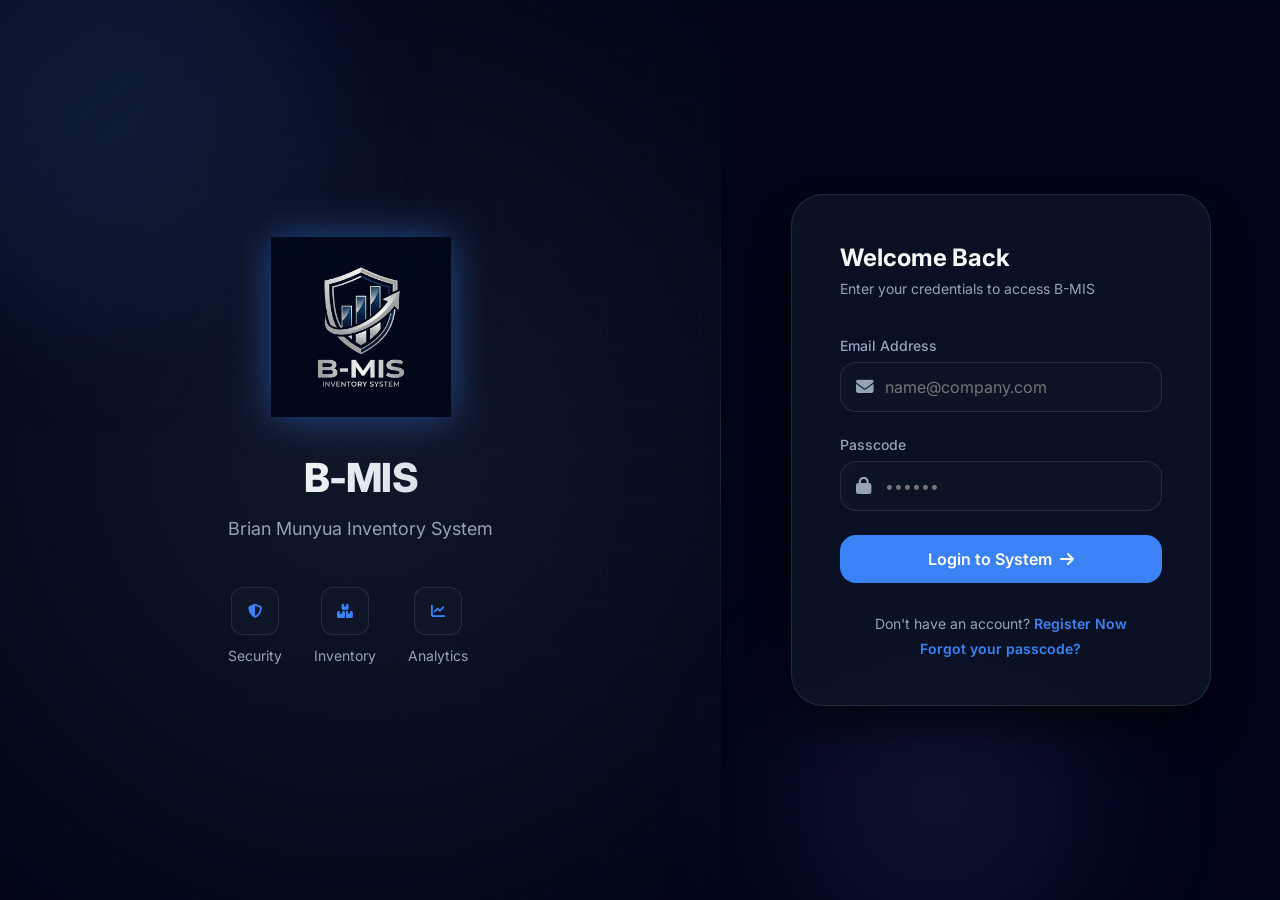
==== src/main/resources/static/auth.html @ 1cc3cfc7 "Describe your changes" ====
<!DOCTYPE html>
<html lang="en">
<head>
    <meta charset="UTF-8">
    <meta name="viewport" content="width=device-width, initial-scale=1.0">
    <title>Auth - B-MIS Inventory System</title>
    <link rel="stylesheet" href="css/auth.css">
    <link href="https://fonts.googleapis.com/css2?family=Inter:wght@400;500;600;700;800&display=swap" rel="stylesheet">
    <link rel="stylesheet" href="https://cdnjs.cloudflare.com/ajax/libs/font-awesome/6.4.2/css/all.min.css">
</head>
<body>

    <div class="bg-visuals">
        <div class="grid-overlay"></div>
        <div class="abstract-shape shape-1"></div>
        <div class="abstract-shape shape-2"></div>
    </div>

    <main class="page-wrapper">
        <!-- Branding Section -->
        <section class="brand-section">
            <div class="brand-logo-container">
                <img src="images/logo.png" alt="B-MIS Logo" class="logo-main">
                <h1 class="brand-name">B-MIS</h1>
                <p class="brand-tagline">Brian Munyua Inventory System</p>
                
                <div class="features-icons">
                    <div class="feature-item">
                        <div class="feature-icon"><i class="fas fa-shield-halved"></i></div>
                        <span>Security</span>
                    </div>
                    <div class="feature-item">
                        <div class="feature-icon"><i class="fas fa-boxes-stacked"></i></div>
                        <span>Inventory</span>
                    </div>
                    <div class="feature-item">
                        <div class="feature-icon"><i class="fas fa-chart-line"></i></div>
                        <span>Analytics</span>
                    </div>
                </div>
            </div>
        </section>

        <!-- Auth Section -->
        <section class="auth-section">
            <!-- Login View -->
            <div id="login-view" class="auth-card">
                <div class="auth-header">
                    <h2>Welcome Back</h2>
                    <p>Enter your credentials to access B-MIS</p>
                </div>
                <div id="login-error" class="error-message">Invalid credentials. Please try again.</div>
                
                <div class="form-group">
                    <label>Email Address</label>
                    <div class="input-wrapper">
                        <i class="fas fa-envelope"></i>
                        <input type="email" id="login-email" placeholder="name@company.com">
                    </div>
                </div>
                <div class="form-group">
                    <label>Passcode</label>
                    <div class="input-wrapper">
                        <i class="fas fa-lock"></i>
                        <input type="password" id="login-passcode" placeholder="••••••">
                    </div>
                </div>
                
                <button id="login-btn" class="btn-primary">
                    <span>Login to System</span>
                    <i class="fas fa-arrow-right"></i>
                </button>
                
                <div class="auth-footer">
                    Don't have an account? <a href="#" id="to-register">Register Now</a><br>
                    <a href="#" id="to-forgot" style="margin-top: 0.5rem; display: inline-block;">Forgot your passcode?</a>
                </div>
            </div>

            <!-- Register View -->
            <div id="register-view" class="auth-card hidden">
                <div class="auth-header">
                    <h2>Create Account</h2>
                    <p>Join B-MIS Inventory System</p>
                </div>
                <div id="reg-error" class="error-message"></div>
                
                <div class="form-group">
                    <label>Full Name</label>
                    <div class="input-wrapper">
                        <i class="fas fa-user"></i>
                        <input type="text" id="reg-name" placeholder="John Doe">
                    </div>
                </div>
                <div class="form-group">
                    <label>Email Address</label>
                    <div class="input-wrapper">
                        <i class="fas fa-envelope"></i>
                        <input type="email" id="reg-email" placeholder="name@company.com">
                    </div>
                </div>
                <div class="form-group">
                    <label>Passcode</label>
                    <div class="input-wrapper">
                        <i class="fas fa-lock"></i>
                        <input type="password" id="reg-passcode" placeholder="Min 6 characters">
                    </div>
                </div>
                <div class="form-group">
                    <label>Confirm Passcode</label>
                    <div class="input-wrapper">
                        <i class="fas fa-check-double"></i>
                        <input type="password" id="reg-confirm" placeholder="••••••">
                    </div>
                </div>
                
                <button id="register-btn" class="btn-primary">Create Account</button>
                <div class="auth-footer">
                    Already have an account? <a href="#" id="to-login">Login Here</a>
                </div>
            </div>

            <!-- Forgot View -->
            <div id="forgot-view" class="auth-card hidden">
                <div class="auth-header">
                    <h2>Forgot Passcode?</h2>
                    <p>We'll send a reset code to your email</p>
                </div>
                <div id="forgot-error" class="error-message"></div>
                <div id="forgot-success" class="success-message"></div>
                
                <div class="form-group">
                    <label>Registered Email</label>
                    <div class="input-wrapper">
                        <i class="fas fa-envelope"></i>
                        <input type="email" id="forgot-email" placeholder="name@company.com">
                    </div>
                </div>
                
                <button id="forgot-btn" class="btn-primary">Send Reset Code</button>
                <div class="auth-footer">
                    Remembered it? <a href="#" id="to-login-2">Back to Login</a>
                </div>
            </div>

            <!-- Reset View -->
            <div id="reset-view" class="auth-card hidden">
                <div class="auth-header">
                    <h2>Reset Passcode</h2>
                    <p>Enter the code sent to your email</p>
                </div>
                <div id="reset-error" class="error-message"></div>
                
                <div class="form-group" style="display:none;">
                    <input type="hidden" id="reset-email">
                </div>
                <div class="form-group">
                    <label>Reset Code</label>
                    <div class="input-wrapper">
                        <i class="fas fa-key"></i>
                        <input type="text" id="reset-code" placeholder="6-digit code">
                    </div>
                </div>
                <div class="form-group">
                    <label>New Passcode</label>
                    <div class="input-wrapper">
                        <i class="fas fa-lock"></i>
                        <input type="password" id="reset-passcode" placeholder="Min 6 characters">
                    </div>
                </div>
                <div class="form-group">
                    <label>Confirm New Passcode</label>
                    <div class="input-wrapper">
                        <i class="fas fa-check-double"></i>
                        <input type="password" id="reset-confirm" placeholder="••••••">
                    </div>
                </div>
                
                <button id="reset-btn" class="btn-primary">Update Passcode</button>
                <div class="auth-footer">
                    <a href="#" id="to-login-3">Back to Login</a>
                </div>
            </div>
        </section>
    </main>

    <script src="js/auth.js"></script>
</body>
</html>
---- src/main/resources/static/css/auth.css ----
:root {
    --primary: #3b82f6; /* Modern Blue */
    --primary-glow: rgba(59, 130, 246, 0.5);
    --bg-dark: #020617; /* Very Dark Blue */
    --bg-accent: #0f172a; /* Slate Blue */
    --glass: rgba(15, 23, 42, 0.7);
    --glass-border: rgba(255, 255, 255, 0.1);
    --text-main: #f8fafc;
    --text-muted: #94a3b8;
    --error: #ef4444;
    --success: #10b981;
}

* {
    margin: 0;
    padding: 0;
    box-sizing: border-box;
    font-family: 'Inter', system-ui, -apple-system, sans-serif;
}

body {
    background-color: var(--bg-dark);
    color: var(--text-main);
    min-height: 100vh;
    display: flex;
    overflow: hidden;
    position: relative;
}

/* Background Elements */
.bg-visuals {
    position: fixed;
    inset: 0;
    z-index: -1;
    overflow: hidden;
}

.grid-overlay {
    position: absolute;
    inset: 0;
    background-image: 
        linear-gradient(rgba(59, 130, 246, 0.05) 1px, transparent 1px),
        linear-gradient(90deg, rgba(59, 130, 246, 0.05) 1px, transparent 1px);
    background-size: 50px 50px;
    mask-image: radial-gradient(circle at 50% 50%, black, transparent 80%);
}

.abstract-shape {
    position: absolute;
    border-radius: 50%;
    filter: blur(80px);
    opacity: 0.15;
    animation: float 20s infinite alternate ease-in-out;
}

.shape-1 {
    width: 400px;
    height: 400px;
    background: var(--primary);
    top: -100px;
    left: -100px;
}

.shape-2 {
    width: 300px;
    height: 300px;
    background: #818cf8;
    bottom: -50px;
    right: 15%;
    animation-delay: -5s;
}

@keyframes float {
    from { transform: translate(0, 0) scale(1); }
    to { transform: translate(50px, 50px) scale(1.1); }
}

/* Main Layout */
.page-wrapper {
    display: flex;
    width: 100%;
    height: 100vh;
}

.brand-section {
    flex: 1.2;
    display: flex;
    flex-direction: column;
    justify-content: center;
    align-items: center;
    padding: 4rem;
    position: relative;
    background: radial-gradient(circle at center, rgba(30, 41, 59, 0.5), transparent);
}

.brand-section::after {
    content: '';
    position: absolute;
    right: 0;
    top: 20%;
    height: 60%;
    width: 1px;
    background: linear-gradient(to bottom, transparent, var(--glass-border), transparent);
}

.brand-logo-container {
    text-align: center;
    max-width: 500px;
}

.logo-main {
    width: 180px;
    height: auto;
    margin-bottom: 2rem;
    filter: drop-shadow(0 0 20px var(--primary-glow));
    animation: logoPulse 4s infinite ease-in-out;
}

@keyframes logoPulse {
    0%, 100% { filter: drop-shadow(0 0 15px var(--primary-glow)); transform: scale(1); }
    50% { filter: drop-shadow(0 0 30px var(--primary-glow)); transform: scale(1.02); }
}

.brand-name {
    font-size: 2.5rem;
    font-weight: 800;
    letter-spacing: -0.02em;
    margin-bottom: 1rem;
    background: linear-gradient(135deg, #fff 0%, #cbd5e1 100%);
    -webkit-background-clip: text;
    background-clip: text;
    -webkit-text-fill-color: transparent;
}

.brand-tagline {
    color: var(--text-muted);
    font-size: 1.125rem;
    font-weight: 400;
}

.features-icons {
    display: flex;
    gap: 2rem;
    margin-top: 3rem;
}

.feature-item {
    display: flex;
    flex-direction: column;
    align-items: center;
    gap: 0.75rem;
    color: var(--text-muted);
    font-size: 0.875rem;
}

.feature-icon {
    width: 48px;
    height: 48px;
    background: var(--glass);
    border: 1px solid var(--glass-border);
    border-radius: 12px;
    display: flex;
    align-items: center;
    justify-content: center;
    color: var(--primary);
    transition: all 0.3s;
}

.feature-item:hover .feature-icon {
    transform: translateY(-5px);
    border-color: var(--primary);
    box-shadow: 0 0 15px var(--primary-glow);
}

/* Auth Section */
.auth-section {
    flex: 1;
    display: flex;
    justify-content: center;
    align-items: center;
    padding: 2rem;
    background: rgba(2, 6, 23, 0.3);
    backdrop-filter: blur(4px);
}

.auth-card {
    background: var(--glass);
    backdrop-filter: blur(20px);
    -webkit-backdrop-filter: blur(20px);
    padding: 3rem;
    border-radius: 2rem;
    width: 100%;
    max-width: 420px;
    border: 1px solid var(--glass-border);
    box-shadow: 0 25px 50px -12px rgba(0, 0, 0, 0.7);
    animation: cardEnter 0.6s cubic-bezier(0.16, 1, 0.3, 1);
}

@keyframes cardEnter {
    from { opacity: 0; transform: translateY(20px) scale(0.98); }
    to { opacity: 1; transform: translateY(0) scale(1); }
}

.auth-header {
    margin-bottom: 2.5rem;
}

.auth-header h2 {
    font-size: 1.5rem;
    font-weight: 700;
    margin-bottom: 0.5rem;
}

.auth-header p {
    color: var(--text-muted);
    font-size: 0.875rem;
}

/* Forms */
.form-group {
    margin-bottom: 1.5rem;
}

.form-group label {
    display: block;
    font-size: 0.875rem;
    font-weight: 500;
    margin-bottom: 0.5rem;
    color: var(--text-muted);
}

.input-wrapper {
    position: relative;
    display: flex;
    align-items: center;
}

.input-wrapper i {
    position: absolute;
    left: 1rem;
    color: var(--text-muted);
    font-size: 1.1rem;
}

.form-group input {
    width: 100%;
    padding: 0.875rem 1rem 0.875rem 2.75rem;
    background: rgba(15, 23, 42, 0.5);
    border: 1px solid var(--glass-border);
    border-radius: 1rem;
    color: white;
    font-size: 1rem;
    transition: all 0.2s;
}

.form-group input:focus {
    outline: none;
    border-color: var(--primary);
    background: rgba(15, 23, 42, 0.8);
    box-shadow: 0 0 0 4px rgba(59, 130, 246, 0.15);
}

/* Buttons */
.btn-primary {
    width: 100%;
    padding: 0.875rem;
    background: var(--primary);
    color: white;
    border: none;
    border-radius: 1rem;
    font-size: 1rem;
    font-weight: 600;
    cursor: pointer;
    transition: all 0.3s cubic-bezier(0.4, 0, 0.2, 1);
    margin-top: 1rem;
    display: flex;
    align-items: center;
    justify-content: center;
    gap: 0.5rem;
}

.btn-primary:hover {
    background: #2563eb;
    transform: translateY(-2px);
    box-shadow: 0 10px 20px -5px var(--primary-glow);
}

.btn-primary:active {
    transform: translateY(0);
}

/* Utilities */
.auth-footer {
    margin-top: 2rem;
    text-align: center;
    font-size: 0.875rem;
    color: var(--text-muted);
}

.auth-footer a {
    color: var(--primary);
    text-decoration: none;
    font-weight: 600;
    transition: color 0.2s;
}

.auth-footer a:hover {
    color: #60a5fa;
    text-decoration: underline;
}

.error-message, .success-message {
    font-size: 0.875rem;
    padding: 0.75rem;
    border-radius: 0.75rem;
    margin-bottom: 1.5rem;
    display: none;
    animation: shake 0.4s cubic-bezier(.36,.07,.19,.97) both;
}

.error-message { background: rgba(239, 68, 68, 0.1); color: var(--error); border: 1px solid rgba(239, 68, 68, 0.2); }
.success-message { background: rgba(16, 185, 129, 0.1); color: var(--success); border: 1px solid rgba(16, 185, 129, 0.2); }

@keyframes shake {
    10%, 90% { transform: translate3d(-1px, 0, 0); }
    20%, 80% { transform: translate3d(2px, 0, 0); }
    30%, 50%, 70% { transform: translate3d(-4px, 0, 0); }
    40%, 60% { transform: translate3d(4px, 0, 0); }
}

.hidden { display: none !important; }

/* Responsive */
@media (max-width: 1024px) {
    .brand-section { padding: 2rem; }
    .brand-name { font-size: 2rem; }
    .logo-main { width: 140px; }
}

@media (max-width: 768px) {
    .page-wrapper { flex-direction: column; overflow-y: auto; }
    .brand-section { flex: none; padding: 3rem 1.5rem; height: auto; }
    .brand-section::after { display: none; }
    .auth-section { flex: 1; padding: 1.5rem; align-items: flex-start; }
    .features-icons { display: none; }
    .logo-main { width: 100px; margin-bottom: 1rem; }
}
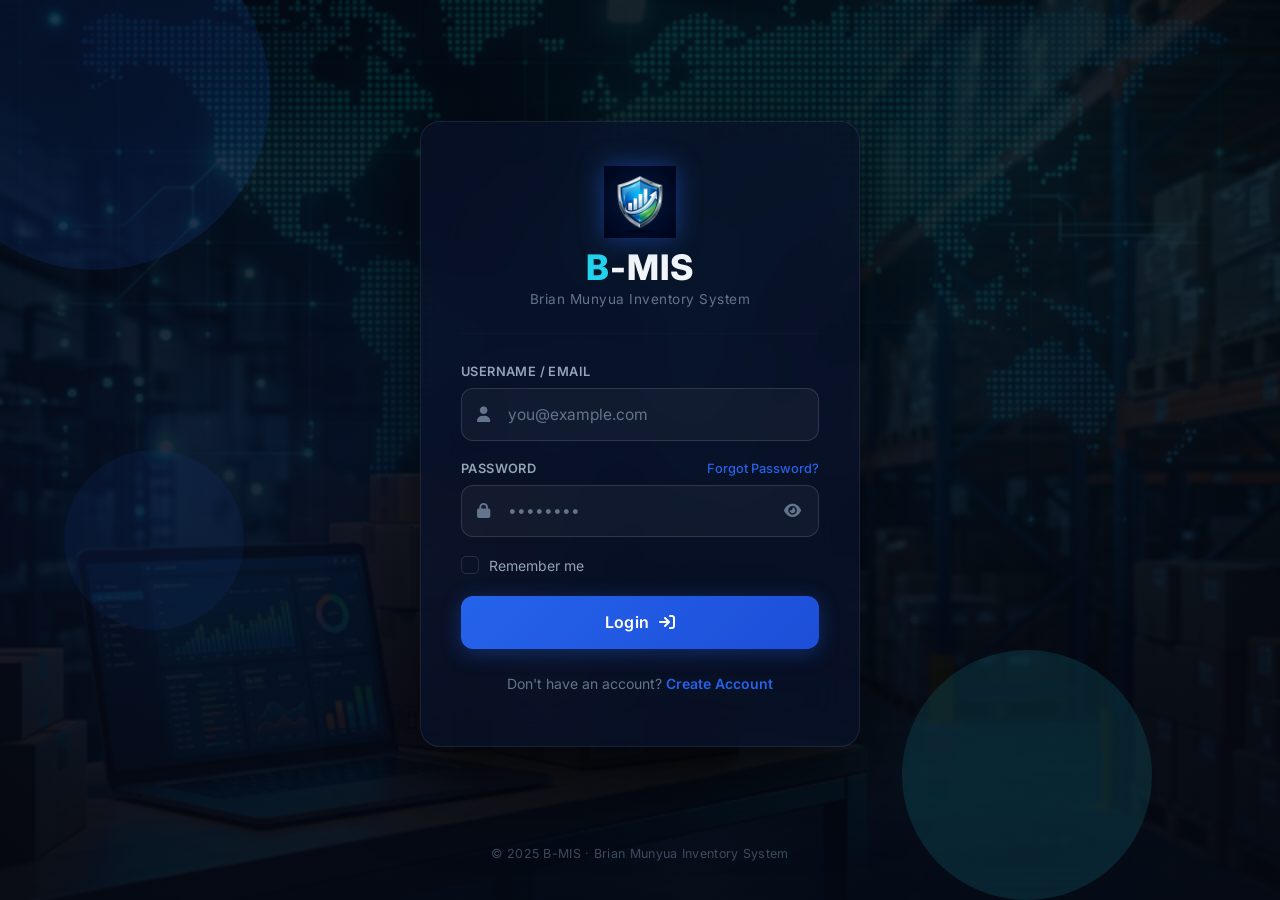
==== commit 3f8f9369: "Updated login and dashboard pages" ====
--- a/src/main/resources/static/auth.html
+++ b/src/main/resources/static/auth.html
@@ -3,188 +3,282 @@
 <head>
     <meta charset="UTF-8">
     <meta name="viewport" content="width=device-width, initial-scale=1.0">
-    <title>Auth - B-MIS Inventory System</title>
+    <title>B-MIS | Login</title>
+
+    <!-- Google Fonts -->
+    <link href="https://fonts.googleapis.com/css2?family=Inter:wght@300;400;500;600;700;800&display=swap" rel="stylesheet">
+    <!-- Font Awesome Icons -->
+    <link rel="stylesheet" href="https://cdnjs.cloudflare.com/ajax/libs/font-awesome/6.4.2/css/all.min.css">
+    <!-- Bootstrap 5 -->
+    <link rel="stylesheet" href="https://cdn.jsdelivr.net/npm/bootstrap@5.3.2/dist/css/bootstrap.min.css">
+    <!-- Custom Stylesheet -->
     <link rel="stylesheet" href="css/auth.css">
-    <link href="https://fonts.googleapis.com/css2?family=Inter:wght@400;500;600;700;800&display=swap" rel="stylesheet">
-    <link rel="stylesheet" href="https://cdnjs.cloudflare.com/ajax/libs/font-awesome/6.4.2/css/all.min.css">
 </head>
 <body>
 
-    <div class="bg-visuals">
-        <div class="grid-overlay"></div>
-        <div class="abstract-shape shape-1"></div>
-        <div class="abstract-shape shape-2"></div>
+    <!-- ============================================================
+         BACKGROUND VISUALS
+    ============================================================ -->
+    <div class="bg-wrapper">
+        <img src="images/login_bg.png" alt="" class="bg-image" aria-hidden="true">
+        <div class="bg-overlay"></div>
+        <!-- Floating animated particles -->
+        <div class="particle p1"></div>
+        <div class="particle p2"></div>
+        <div class="particle p3"></div>
     </div>
 
-    <main class="page-wrapper">
-        <!-- Branding Section -->
-        <section class="brand-section">
-            <div class="brand-logo-container">
-                <img src="images/logo.png" alt="B-MIS Logo" class="logo-main">
-                <h1 class="brand-name">B-MIS</h1>
-                <p class="brand-tagline">Brian Munyua Inventory System</p>
-                
-                <div class="features-icons">
-                    <div class="feature-item">
-                        <div class="feature-icon"><i class="fas fa-shield-halved"></i></div>
-                        <span>Security</span>
-                    </div>
-                    <div class="feature-item">
-                        <div class="feature-icon"><i class="fas fa-boxes-stacked"></i></div>
-                        <span>Inventory</span>
-                    </div>
-                    <div class="feature-item">
-                        <div class="feature-icon"><i class="fas fa-chart-line"></i></div>
-                        <span>Analytics</span>
-                    </div>
-                </div>
-            </div>
-        </section>
-
-        <!-- Auth Section -->
-        <section class="auth-section">
-            <!-- Login View -->
-            <div id="login-view" class="auth-card">
-                <div class="auth-header">
-                    <h2>Welcome Back</h2>
-                    <p>Enter your credentials to access B-MIS</p>
-                </div>
-                <div id="login-error" class="error-message">Invalid credentials. Please try again.</div>
-                
-                <div class="form-group">
-                    <label>Email Address</label>
-                    <div class="input-wrapper">
-                        <i class="fas fa-envelope"></i>
-                        <input type="email" id="login-email" placeholder="name@company.com">
-                    </div>
-                </div>
-                <div class="form-group">
-                    <label>Passcode</label>
-                    <div class="input-wrapper">
-                        <i class="fas fa-lock"></i>
-                        <input type="password" id="login-passcode" placeholder="••••••">
-                    </div>
-                </div>
-                
-                <button id="login-btn" class="btn-primary">
-                    <span>Login to System</span>
-                    <i class="fas fa-arrow-right"></i>
-                </button>
-                
-                <div class="auth-footer">
-                    Don't have an account? <a href="#" id="to-register">Register Now</a><br>
-                    <a href="#" id="to-forgot" style="margin-top: 0.5rem; display: inline-block;">Forgot your passcode?</a>
-                </div>
-            </div>
-
-            <!-- Register View -->
-            <div id="register-view" class="auth-card hidden">
-                <div class="auth-header">
-                    <h2>Create Account</h2>
-                    <p>Join B-MIS Inventory System</p>
-                </div>
-                <div id="reg-error" class="error-message"></div>
-                
-                <div class="form-group">
-                    <label>Full Name</label>
-                    <div class="input-wrapper">
-                        <i class="fas fa-user"></i>
-                        <input type="text" id="reg-name" placeholder="John Doe">
-                    </div>
-                </div>
-                <div class="form-group">
-                    <label>Email Address</label>
-                    <div class="input-wrapper">
-                        <i class="fas fa-envelope"></i>
-                        <input type="email" id="reg-email" placeholder="name@company.com">
-                    </div>
-                </div>
-                <div class="form-group">
-                    <label>Passcode</label>
-                    <div class="input-wrapper">
-                        <i class="fas fa-lock"></i>
-                        <input type="password" id="reg-passcode" placeholder="Min 6 characters">
-                    </div>
-                </div>
-                <div class="form-group">
-                    <label>Confirm Passcode</label>
-                    <div class="input-wrapper">
-                        <i class="fas fa-check-double"></i>
-                        <input type="password" id="reg-confirm" placeholder="••••••">
-                    </div>
-                </div>
-                
-                <button id="register-btn" class="btn-primary">Create Account</button>
-                <div class="auth-footer">
-                    Already have an account? <a href="#" id="to-login">Login Here</a>
-                </div>
-            </div>
-
-            <!-- Forgot View -->
-            <div id="forgot-view" class="auth-card hidden">
-                <div class="auth-header">
-                    <h2>Forgot Passcode?</h2>
-                    <p>We'll send a reset code to your email</p>
-                </div>
-                <div id="forgot-error" class="error-message"></div>
-                <div id="forgot-success" class="success-message"></div>
-                
-                <div class="form-group">
-                    <label>Registered Email</label>
-                    <div class="input-wrapper">
-                        <i class="fas fa-envelope"></i>
-                        <input type="email" id="forgot-email" placeholder="name@company.com">
-                    </div>
-                </div>
-                
-                <button id="forgot-btn" class="btn-primary">Send Reset Code</button>
-                <div class="auth-footer">
-                    Remembered it? <a href="#" id="to-login-2">Back to Login</a>
-                </div>
-            </div>
-
-            <!-- Reset View -->
-            <div id="reset-view" class="auth-card hidden">
-                <div class="auth-header">
-                    <h2>Reset Passcode</h2>
-                    <p>Enter the code sent to your email</p>
-                </div>
-                <div id="reset-error" class="error-message"></div>
-                
-                <div class="form-group" style="display:none;">
-                    <input type="hidden" id="reset-email">
-                </div>
-                <div class="form-group">
-                    <label>Reset Code</label>
-                    <div class="input-wrapper">
-                        <i class="fas fa-key"></i>
-                        <input type="text" id="reset-code" placeholder="6-digit code">
-                    </div>
-                </div>
-                <div class="form-group">
-                    <label>New Passcode</label>
-                    <div class="input-wrapper">
-                        <i class="fas fa-lock"></i>
-                        <input type="password" id="reset-passcode" placeholder="Min 6 characters">
-                    </div>
-                </div>
-                <div class="form-group">
-                    <label>Confirm New Passcode</label>
-                    <div class="input-wrapper">
-                        <i class="fas fa-check-double"></i>
-                        <input type="password" id="reset-confirm" placeholder="••••••">
-                    </div>
-                </div>
-                
-                <button id="reset-btn" class="btn-primary">Update Passcode</button>
-                <div class="auth-footer">
-                    <a href="#" id="to-login-3">Back to Login</a>
-                </div>
-            </div>
-        </section>
+
+    <!-- ============================================================
+         MAIN PAGE CONTENT
+    ============================================================ -->
+    <main class="page-center">
+
+        <!-- --------------------------------------------------------
+             LOGIN CARD
+        -------------------------------------------------------- -->
+        <div id="login-view" class="auth-card">
+
+            <!-- Logo & Branding -->
+            <div class="card-brand text-center">
+                <img src="images/logo.png" alt="B-MIS Logo" class="brand-logo">
+                <h1 class="brand-title"><span class="brand-b">B</span>-MIS</h1>
+                <p class="brand-subtitle">Brian Munyua Inventory System</p>
+            </div>
+
+            <hr class="divider-line">
+
+            <!-- Error banner (hidden by default) -->
+            <div id="login-error" class="alert-box alert-error" role="alert">
+                <i class="fas fa-circle-exclamation"></i>
+                <span id="login-error-text">Invalid credentials. Please try again.</span>
+            </div>
+
+            <!-- Login Form -->
+            <form id="login-form" novalidate>
+
+                <!-- Username Field -->
+                <div class="field-group">
+                    <label for="login-email" class="field-label">Username / Email</label>
+                    <div class="input-wrap">
+                        <i class="fa-solid fa-user input-icon"></i>
+                        <input
+                            type="email"
+                            id="login-email"
+                            class="field-input"
+                            placeholder="you@example.com"
+                            autocomplete="email"
+                            required>
+                    </div>
+                    <p class="field-feedback" id="email-feedback"></p>
+                </div>
+
+                <!-- Password Field -->
+                <div class="field-group">
+                    <div class="label-row">
+                        <label for="login-passcode" class="field-label">Password</label>
+                        <a href="#" id="to-forgot" class="forgot-link">Forgot Password?</a>
+                    </div>
+                    <div class="input-wrap">
+                        <i class="fa-solid fa-lock input-icon"></i>
+                        <input
+                            type="password"
+                            id="login-passcode"
+                            class="field-input"
+                            placeholder="••••••••"
+                            autocomplete="current-password"
+                            required>
+                        <!-- Show/Hide password toggle -->
+                        <button type="button" class="pwd-toggle" id="pwd-toggle" aria-label="Toggle password visibility">
+                            <i class="fa-solid fa-eye" id="pwd-icon"></i>
+                        </button>
+                    </div>
+                    <p class="field-feedback" id="pwd-feedback"></p>
+                </div>
+
+                <!-- Remember Me -->
+                <div class="remember-row">
+                    <label class="check-label">
+                        <input type="checkbox" id="remember-me" class="check-input">
+                        <span class="check-box"></span>
+                        Remember me
+                    </label>
+                </div>
+
+                <!-- Login Button -->
+                <button type="submit" id="login-btn" class="btn-login">
+                    <span>Login</span>
+                    <i class="fa-solid fa-arrow-right-to-bracket"></i>
+                </button>
+
+            </form>
+
+            <!-- Register Link -->
+            <p class="card-footer-text">
+                Don't have an account?
+                <a href="#" id="to-register" class="link-action">Create Account</a>
+            </p>
+        </div>
+
+
+        <!-- --------------------------------------------------------
+             REGISTER CARD (hidden by default)
+        -------------------------------------------------------- -->
+        <div id="register-view" class="auth-card hidden">
+
+            <div class="card-brand text-center">
+                <img src="images/logo.png" alt="B-MIS Logo" class="brand-logo">
+                <h1 class="brand-title"><span class="brand-b">B</span>-MIS</h1>
+            </div>
+            <h2 class="form-heading">Create Account</h2>
+
+            <div id="reg-error" class="alert-box alert-error" role="alert"></div>
+            <div id="reg-success" class="alert-box alert-success" role="alert"></div>
+
+            <form id="register-form" novalidate>
+
+                <div class="field-group">
+                    <label for="reg-name" class="field-label">Full Name</label>
+                    <div class="input-wrap">
+                        <i class="fa-solid fa-id-card input-icon"></i>
+                        <input type="text" id="reg-name" class="field-input" placeholder="John Doe" required>
+                    </div>
+                </div>
+
+                <div class="field-group">
+                    <label for="reg-email" class="field-label">Email Address</label>
+                    <div class="input-wrap">
+                        <i class="fa-solid fa-envelope input-icon"></i>
+                        <input type="email" id="reg-email" class="field-input" placeholder="you@example.com" required>
+                    </div>
+                </div>
+
+                <div class="field-group">
+                    <label for="reg-passcode" class="field-label">Passcode</label>
+                    <div class="input-wrap">
+                        <i class="fa-solid fa-lock input-icon"></i>
+                        <input type="password" id="reg-passcode" class="field-input" placeholder="Min 6 characters" required>
+                    </div>
+                </div>
+
+                <div class="field-group">
+                    <label for="reg-confirm" class="field-label">Confirm Passcode</label>
+                    <div class="input-wrap">
+                        <i class="fa-solid fa-lock input-icon"></i>
+                        <input type="password" id="reg-confirm" class="field-input" placeholder="••••••" required>
+                    </div>
+                </div>
+
+                <button type="submit" id="register-btn" class="btn-login">
+                    <span>Create Account</span>
+                    <i class="fa-solid fa-check"></i>
+                </button>
+
+            </form>
+
+            <p class="card-footer-text">
+                Already have an account?
+                <a href="#" id="to-login" class="link-action">Login</a>
+            </p>
+        </div>
+
+
+        <!-- --------------------------------------------------------
+             FORGOT PASSWORD CARD (hidden by default)
+        -------------------------------------------------------- -->
+        <div id="forgot-view" class="auth-card hidden">
+
+            <div class="card-brand text-center">
+                <img src="images/logo.png" alt="B-MIS Logo" class="brand-logo brand-logo-sm">
+                <h1 class="brand-title"><span class="brand-b">B</span>-MIS</h1>
+            </div>
+            <h2 class="form-heading">Reset Password</h2>
+            <p class="form-subheading">Enter your email and we'll send you a reset code.</p>
+
+            <div id="forgot-error" class="alert-box alert-error"></div>
+            <div id="forgot-success" class="alert-box alert-success"></div>
+
+            <form id="forgot-form" novalidate>
+                <div class="field-group">
+                    <label for="forgot-email" class="field-label">Registered Email</label>
+                    <div class="input-wrap">
+                        <i class="fa-solid fa-envelope input-icon"></i>
+                        <input type="email" id="forgot-email" class="field-input" placeholder="you@example.com" required>
+                    </div>
+                </div>
+                <button type="submit" id="forgot-btn" class="btn-login">
+                    <span>Send Reset Code</span>
+                    <i class="fa-solid fa-paper-plane"></i>
+                </button>
+            </form>
+
+            <p class="card-footer-text">
+                Remember it?
+                <a href="#" id="to-login-2" class="link-action">Back to Login</a>
+            </p>
+        </div>
+
+
+        <!-- --------------------------------------------------------
+             RESET PASSCODE CARD (hidden by default)
+        -------------------------------------------------------- -->
+        <div id="reset-view" class="auth-card hidden">
+
+            <div class="card-brand text-center">
+                <img src="images/logo.png" alt="B-MIS Logo" class="brand-logo brand-logo-sm">
+                <h1 class="brand-title"><span class="brand-b">B</span>-MIS</h1>
+            </div>
+            <h2 class="form-heading">Set New Password</h2>
+
+            <div id="reset-error" class="alert-box alert-error"></div>
+
+            <form id="reset-form" novalidate>
+                <input type="hidden" id="reset-email">
+
+                <div class="field-group">
+                    <label for="reset-code" class="field-label">Reset Code</label>
+                    <div class="input-wrap">
+                        <i class="fa-solid fa-key input-icon"></i>
+                        <input type="text" id="reset-code" class="field-input" placeholder="6-digit code" required>
+                    </div>
+                </div>
+
+                <div class="field-group">
+                    <label for="reset-passcode" class="field-label">New Passcode</label>
+                    <div class="input-wrap">
+                        <i class="fa-solid fa-lock input-icon"></i>
+                        <input type="password" id="reset-passcode" class="field-input" placeholder="Min 6 characters" required>
+                    </div>
+                </div>
+
+                <div class="field-group">
+                    <label for="reset-confirm" class="field-label">Confirm Passcode</label>
+                    <div class="input-wrap">
+                        <i class="fa-solid fa-lock input-icon"></i>
+                        <input type="password" id="reset-confirm" class="field-input" placeholder="••••••" required>
+                    </div>
+                </div>
+
+                <button type="submit" id="reset-btn" class="btn-login">
+                    <span>Update Password</span>
+                    <i class="fa-solid fa-shield-halved"></i>
+                </button>
+            </form>
+
+            <p class="card-footer-text">
+                <a href="#" id="to-login-3" class="link-action">Back to Login</a>
+            </p>
+        </div>
+
+        <!-- Footer -->
+        <p class="page-footer">© 2025 B-MIS · Brian Munyua Inventory System</p>
+
     </main>
 
+
+    <!-- Bootstrap JS -->
+    <script src="https://cdn.jsdelivr.net/npm/bootstrap@5.3.2/dist/js/bootstrap.bundle.min.js"></script>
+    <!-- Auth Logic -->
     <script src="js/auth.js"></script>
 </body>
 </html>
-
--- a/src/main/resources/static/css/auth.css
+++ b/src/main/resources/static/css/auth.css
@@ -1,348 +1,480 @@
+/* =============================================================
+   B-MIS AUTH PAGE STYLES
+   Modern SaaS Login — Clean, Centered Card Design
+   ============================================================= */
+
+/* --- CSS Variables --- */
 :root {
-    --primary: #3b82f6; /* Modern Blue */
-    --primary-glow: rgba(59, 130, 246, 0.5);
-    --bg-dark: #020617; /* Very Dark Blue */
-    --bg-accent: #0f172a; /* Slate Blue */
-    --glass: rgba(15, 23, 42, 0.7);
-    --glass-border: rgba(255, 255, 255, 0.1);
-    --text-main: #f8fafc;
-    --text-muted: #94a3b8;
-    --error: #ef4444;
-    --success: #10b981;
-}
-
-* {
+    --primary:       #2563eb;
+    --primary-dark:  #1d4ed8;
+    --primary-glow:  rgba(37, 99, 235, 0.35);
+    --cyan:          #22d3ee;
+    --bg-dark:       #060b18;
+    --card-bg:       rgba(8, 16, 40, 0.75);
+    --card-border:   rgba(255, 255, 255, 0.08);
+    --input-bg:      rgba(255, 255, 255, 0.04);
+    --input-border:  rgba(255, 255, 255, 0.12);
+    --text-main:     #f1f5f9;
+    --text-muted:    #64748b;
+    --text-soft:     #94a3b8;
+    --error:         #f87171;
+    --error-bg:      rgba(248, 113, 113, 0.08);
+    --success:       #34d399;
+    --success-bg:    rgba(52, 211, 153, 0.08);
+    --radius-card:   20px;
+    --radius-input:  12px;
+    --shadow-card:   0 32px 80px rgba(0, 0, 0, 0.7);
+    --transition:    0.25s cubic-bezier(0.4, 0, 0.2, 1);
+}
+
+/* --- Reset & Base --- */
+*, *::before, *::after {
     margin: 0;
     padding: 0;
     box-sizing: border-box;
+}
+
+html {
+    font-size: 16px;
+}
+
+body {
     font-family: 'Inter', system-ui, -apple-system, sans-serif;
-}
-
-body {
-    background-color: var(--bg-dark);
+    background: var(--bg-dark);
     color: var(--text-main);
     min-height: 100vh;
-    display: flex;
-    overflow: hidden;
-    position: relative;
-}
-
-/* Background Elements */
-.bg-visuals {
+    overflow-x: hidden;
+}
+
+/* =============================================================
+   BACKGROUND
+   ============================================================= */
+.bg-wrapper {
     position: fixed;
     inset: 0;
-    z-index: -1;
-    overflow: hidden;
-}
-
-.grid-overlay {
+    z-index: 0;
+}
+
+.bg-image {
+    width: 100%;
+    height: 100%;
+    object-fit: cover;
+    filter: brightness(0.25) saturate(1.3);
+}
+
+.bg-overlay {
     position: absolute;
     inset: 0;
-    background-image: 
-        linear-gradient(rgba(59, 130, 246, 0.05) 1px, transparent 1px),
-        linear-gradient(90deg, rgba(59, 130, 246, 0.05) 1px, transparent 1px);
-    background-size: 50px 50px;
-    mask-image: radial-gradient(circle at 50% 50%, black, transparent 80%);
-}
-
-.abstract-shape {
+    /* Vignette effect */
+    background:
+        radial-gradient(ellipse at 20% 50%, rgba(37, 99, 235, 0.08) 0%, transparent 60%),
+        radial-gradient(ellipse at 80% 20%, rgba(34, 211, 238, 0.06) 0%, transparent 50%),
+        linear-gradient(to bottom, rgba(6, 11, 24, 0.3), rgba(6, 11, 24, 0.7));
+}
+
+/* Subtle floating particles */
+.particle {
     position: absolute;
     border-radius: 50%;
-    filter: blur(80px);
-    opacity: 0.15;
-    animation: float 20s infinite alternate ease-in-out;
-}
-
-.shape-1 {
-    width: 400px;
-    height: 400px;
-    background: var(--primary);
-    top: -100px;
-    left: -100px;
-}
-
-.shape-2 {
-    width: 300px;
-    height: 300px;
-    background: #818cf8;
-    bottom: -50px;
-    right: 15%;
-    animation-delay: -5s;
-}
-
-@keyframes float {
+    opacity: 0.12;
+    animation: drift 20s infinite alternate ease-in-out;
+    pointer-events: none;
+}
+.p1 { width: 350px; height: 350px; background: var(--primary); top: -80px; left: -80px; }
+.p2 { width: 250px; height: 250px; background: var(--cyan);    bottom: 0;  right: 10%; animation-delay: -7s; animation-duration: 25s; }
+.p3 { width: 180px; height: 180px; background: var(--primary); bottom: 30%; left: 5%;  animation-delay: -13s; opacity: 0.07; }
+
+@keyframes drift {
     from { transform: translate(0, 0) scale(1); }
-    to { transform: translate(50px, 50px) scale(1.1); }
-}
-
-/* Main Layout */
-.page-wrapper {
-    display: flex;
-    width: 100%;
-    height: 100vh;
-}
-
-.brand-section {
-    flex: 1.2;
-    display: flex;
-    flex-direction: column;
-    justify-content: center;
-    align-items: center;
-    padding: 4rem;
+    to   { transform: translate(40px, 30px) scale(1.08); }
+}
+
+/* =============================================================
+   PAGE CENTER LAYOUT
+   ============================================================= */
+.page-center {
     position: relative;
-    background: radial-gradient(circle at center, rgba(30, 41, 59, 0.5), transparent);
-}
-
-.brand-section::after {
-    content: '';
-    position: absolute;
-    right: 0;
-    top: 20%;
-    height: 60%;
-    width: 1px;
-    background: linear-gradient(to bottom, transparent, var(--glass-border), transparent);
-}
-
-.brand-logo-container {
-    text-align: center;
-    max-width: 500px;
-}
-
-.logo-main {
-    width: 180px;
-    height: auto;
-    margin-bottom: 2rem;
-    filter: drop-shadow(0 0 20px var(--primary-glow));
-    animation: logoPulse 4s infinite ease-in-out;
-}
-
-@keyframes logoPulse {
-    0%, 100% { filter: drop-shadow(0 0 15px var(--primary-glow)); transform: scale(1); }
-    50% { filter: drop-shadow(0 0 30px var(--primary-glow)); transform: scale(1.02); }
-}
-
-.brand-name {
-    font-size: 2.5rem;
-    font-weight: 800;
-    letter-spacing: -0.02em;
-    margin-bottom: 1rem;
-    background: linear-gradient(135deg, #fff 0%, #cbd5e1 100%);
-    -webkit-background-clip: text;
-    background-clip: text;
-    -webkit-text-fill-color: transparent;
-}
-
-.brand-tagline {
-    color: var(--text-muted);
-    font-size: 1.125rem;
-    font-weight: 400;
-}
-
-.features-icons {
-    display: flex;
-    gap: 2rem;
-    margin-top: 3rem;
-}
-
-.feature-item {
+    z-index: 1;
+    min-height: 100vh;
     display: flex;
     flex-direction: column;
     align-items: center;
-    gap: 0.75rem;
+    justify-content: center;
+    padding: 2rem 1rem 4rem;
+}
+
+/* =============================================================
+   AUTH CARD
+   ============================================================= */
+.auth-card {
+    background: var(--card-bg);
+    backdrop-filter: blur(24px);
+    -webkit-backdrop-filter: blur(24px);
+    border: 1px solid var(--card-border);
+    border-radius: var(--radius-card);
+    box-shadow: var(--shadow-card);
+    width: 100%;
+    max-width: 440px;
+    padding: 2.75rem 2.5rem 2.25rem;
+    animation: fadeSlideUp 0.5s cubic-bezier(0.16, 1, 0.3, 1) both;
+}
+
+@keyframes fadeSlideUp {
+    from { opacity: 0; transform: translateY(24px) scale(0.98); }
+    to   { opacity: 1; transform: translateY(0)    scale(1);    }
+}
+
+/* --- Card Branding --- */
+.card-brand {
+    margin-bottom: 1.5rem;
+}
+
+.brand-logo {
+    width: 72px;
+    height: auto;
+    display: block;
+    margin: 0 auto 0.75rem;
+    filter: drop-shadow(0 0 12px rgba(37, 99, 235, 0.5));
+}
+
+.brand-logo-sm { width: 52px; }
+
+.brand-title {
+    font-size: 2.2rem;
+    font-weight: 800;
+    letter-spacing: 1px;
+    color: var(--text-main);
+    line-height: 1;
+    margin-bottom: 0.2rem;
+}
+
+.brand-b {
+    color: var(--cyan);
+}
+
+.brand-subtitle {
+    font-size: 0.85rem;
     color: var(--text-muted);
+    letter-spacing: 0.5px;
+}
+
+/* Divider */
+.divider-line {
+    border: none;
+    border-top: 1px solid var(--card-border);
+    margin: 0 0 1.75rem;
+}
+
+/* Form Heading (for secondary views) */
+.form-heading {
+    font-size: 1.4rem;
+    font-weight: 700;
+    margin-bottom: 0.4rem;
+    color: var(--text-main);
+    text-align: center;
+}
+
+.form-subheading {
     font-size: 0.875rem;
-}
-
-.feature-icon {
-    width: 48px;
-    height: 48px;
-    background: var(--glass);
-    border: 1px solid var(--glass-border);
-    border-radius: 12px;
+    color: var(--text-muted);
+    text-align: center;
+    margin-bottom: 1.5rem;
+}
+
+/* =============================================================
+   ALERT BOXES
+   ============================================================= */
+.alert-box {
+    display: none;
+    align-items: flex-start;
+    gap: 8px;
+    font-size: 0.875rem;
+    padding: 0.75rem 1rem;
+    border-radius: 10px;
+    margin-bottom: 1.25rem;
+    border: 1px solid transparent;
+}
+
+.alert-box.visible {
+    display: flex;
+}
+
+.alert-error {
+    background: var(--error-bg);
+    color: var(--error);
+    border-color: rgba(248, 113, 113, 0.2);
+}
+
+.alert-success {
+    background: var(--success-bg);
+    color: var(--success);
+    border-color: rgba(52, 211, 153, 0.2);
+}
+
+/* =============================================================
+   FORM FIELDS
+   ============================================================= */
+.field-group {
+    margin-bottom: 1.1rem;
+}
+
+.field-label {
+    display: block;
+    font-size: 0.8rem;
+    font-weight: 600;
+    letter-spacing: 0.4px;
+    color: var(--text-soft);
+    margin-bottom: 0.45rem;
+    text-transform: uppercase;
+}
+
+.label-row {
+    display: flex;
+    justify-content: space-between;
+    align-items: baseline;
+    margin-bottom: 0.45rem;
+}
+
+.label-row .field-label {
+    margin-bottom: 0;
+}
+
+/* Input wrapper */
+.input-wrap {
+    position: relative;
     display: flex;
     align-items: center;
-    justify-content: center;
-    color: var(--primary);
-    transition: all 0.3s;
-}
-
-.feature-item:hover .feature-icon {
-    transform: translateY(-5px);
-    border-color: var(--primary);
-    box-shadow: 0 0 15px var(--primary-glow);
-}
-
-/* Auth Section */
-.auth-section {
-    flex: 1;
-    display: flex;
-    justify-content: center;
-    align-items: center;
-    padding: 2rem;
-    background: rgba(2, 6, 23, 0.3);
-    backdrop-filter: blur(4px);
-}
-
-.auth-card {
-    background: var(--glass);
-    backdrop-filter: blur(20px);
-    -webkit-backdrop-filter: blur(20px);
-    padding: 3rem;
-    border-radius: 2rem;
-    width: 100%;
-    max-width: 420px;
-    border: 1px solid var(--glass-border);
-    box-shadow: 0 25px 50px -12px rgba(0, 0, 0, 0.7);
-    animation: cardEnter 0.6s cubic-bezier(0.16, 1, 0.3, 1);
-}
-
-@keyframes cardEnter {
-    from { opacity: 0; transform: translateY(20px) scale(0.98); }
-    to { opacity: 1; transform: translateY(0) scale(1); }
-}
-
-.auth-header {
-    margin-bottom: 2.5rem;
-}
-
-.auth-header h2 {
-    font-size: 1.5rem;
-    font-weight: 700;
-    margin-bottom: 0.5rem;
-}
-
-.auth-header p {
-    color: var(--text-muted);
-    font-size: 0.875rem;
-}
-
-/* Forms */
-.form-group {
-    margin-bottom: 1.5rem;
-}
-
-.form-group label {
-    display: block;
-    font-size: 0.875rem;
-    font-weight: 500;
-    margin-bottom: 0.5rem;
-    color: var(--text-muted);
-}
-
-.input-wrapper {
-    position: relative;
-    display: flex;
-    align-items: center;
-}
-
-.input-wrapper i {
+}
+
+.input-icon {
     position: absolute;
     left: 1rem;
     color: var(--text-muted);
-    font-size: 1.1rem;
-}
-
-.form-group input {
+    font-size: 0.95rem;
+    pointer-events: none;
+    transition: color var(--transition);
+}
+
+.field-input {
     width: 100%;
-    padding: 0.875rem 1rem 0.875rem 2.75rem;
-    background: rgba(15, 23, 42, 0.5);
-    border: 1px solid var(--glass-border);
-    border-radius: 1rem;
-    color: white;
-    font-size: 1rem;
-    transition: all 0.2s;
-}
-
-.form-group input:focus {
+    padding: 0.85rem 1rem 0.85rem 2.85rem;
+    background: var(--input-bg);
+    border: 1px solid var(--input-border);
+    border-radius: var(--radius-input);
+    color: var(--text-main);
+    font-size: 0.97rem;
+    font-family: inherit;
+    transition: border-color var(--transition), box-shadow var(--transition), background var(--transition);
     outline: none;
+}
+
+/* When the input has a toggle button, add right padding */
+.input-wrap:has(.pwd-toggle) .field-input {
+    padding-right: 3rem;
+}
+
+.field-input::placeholder { color: var(--text-muted); }
+
+.field-input:focus {
     border-color: var(--primary);
-    background: rgba(15, 23, 42, 0.8);
-    box-shadow: 0 0 0 4px rgba(59, 130, 246, 0.15);
-}
-
-/* Buttons */
-.btn-primary {
+    background: rgba(255, 255, 255, 0.06);
+    box-shadow: 0 0 0 3px var(--primary-glow);
+}
+
+.field-input:focus + .input-icon,
+.input-wrap:focus-within .input-icon {
+    color: var(--primary);
+}
+
+/* Validation feedback */
+.field-feedback {
+    font-size: 0.78rem;
+    margin-top: 0.35rem;
+    min-height: 1rem;
+    color: var(--error);
+    display: none;
+}
+
+/* Password toggle */
+.pwd-toggle {
+    position: absolute;
+    right: 0.85rem;
+    background: none;
+    border: none;
+    cursor: pointer;
+    color: var(--text-muted);
+    font-size: 0.95rem;
+    padding: 4px;
+    transition: color var(--transition);
+}
+
+.pwd-toggle:hover {
+    color: var(--text-soft);
+}
+
+/* Remember Me */
+.remember-row {
+    margin-bottom: 1.25rem;
+}
+
+.check-label {
+    display: flex;
+    align-items: center;
+    gap: 10px;
+    font-size: 0.875rem;
+    color: var(--text-soft);
+    cursor: pointer;
+    user-select: none;
+}
+
+.check-input { display: none; }
+
+.check-box {
+    width: 18px;
+    height: 18px;
+    border: 1.5px solid var(--input-border);
+    border-radius: 5px;
+    display: inline-flex;
+    align-items: center;
+    justify-content: center;
+    transition: all var(--transition);
+    flex-shrink: 0;
+}
+
+.check-input:checked ~ .check-box {
+    background: var(--primary);
+    border-color: var(--primary);
+}
+
+.check-input:checked ~ .check-box::after {
+    content: '';
+    display: block;
+    width: 5px;
+    height: 9px;
+    border: 2px solid #fff;
+    border-top: none;
+    border-left: none;
+    transform: rotate(45deg) translateY(-1px);
+}
+
+/* Forgot password link */
+.forgot-link {
+    font-size: 0.8rem;
+    font-weight: 500;
+    color: var(--primary);
+    text-decoration: none;
+    transition: color var(--transition);
+}
+
+.forgot-link:hover { color: var(--cyan); text-decoration: underline; }
+
+/* =============================================================
+   LOGIN BUTTON
+   ============================================================= */
+.btn-login {
+    display: flex;
+    align-items: center;
+    justify-content: center;
+    gap: 0.6rem;
     width: 100%;
-    padding: 0.875rem;
-    background: var(--primary);
-    color: white;
-    border: none;
-    border-radius: 1rem;
+    padding: 0.9rem 1.5rem;
+    background: linear-gradient(135deg, var(--primary) 0%, var(--primary-dark) 100%);
+    color: #fff;
+    font-family: inherit;
     font-size: 1rem;
     font-weight: 600;
+    letter-spacing: 0.3px;
+    border: none;
+    border-radius: var(--radius-input);
     cursor: pointer;
-    transition: all 0.3s cubic-bezier(0.4, 0, 0.2, 1);
-    margin-top: 1rem;
-    display: flex;
-    align-items: center;
-    justify-content: center;
-    gap: 0.5rem;
-}
-
-.btn-primary:hover {
-    background: #2563eb;
+    transition: transform var(--transition), box-shadow var(--transition), filter var(--transition);
+    box-shadow: 0 4px 20px var(--primary-glow);
+    margin-top: 0.25rem;
+}
+
+.btn-login:hover {
     transform: translateY(-2px);
-    box-shadow: 0 10px 20px -5px var(--primary-glow);
-}
-
-.btn-primary:active {
+    box-shadow: 0 8px 28px var(--primary-glow);
+    filter: brightness(1.1);
+}
+
+.btn-login:active {
     transform: translateY(0);
-}
-
-/* Utilities */
-.auth-footer {
-    margin-top: 2rem;
+    box-shadow: 0 2px 10px var(--primary-glow);
+}
+
+/* Loading state */
+.btn-login.loading {
+    opacity: 0.7;
+    pointer-events: none;
+}
+
+.btn-login.loading span::after {
+    content: '...';
+    animation: dots 1.2s infinite;
+}
+
+@keyframes dots {
+    0%  { content: '.'; }
+    33% { content: '..'; }
+    66% { content: '...'; }
+}
+
+/* =============================================================
+   CARD FOOTER TEXT & LINKS
+   ============================================================= */
+.card-footer-text {
     text-align: center;
     font-size: 0.875rem;
     color: var(--text-muted);
-}
-
-.auth-footer a {
+    margin-top: 1.5rem;
+}
+
+.link-action {
     color: var(--primary);
+    font-weight: 600;
     text-decoration: none;
-    font-weight: 600;
-    transition: color 0.2s;
-}
-
-.auth-footer a:hover {
-    color: #60a5fa;
+    transition: color var(--transition);
+}
+
+.link-action:hover {
+    color: var(--cyan);
     text-decoration: underline;
 }
 
-.error-message, .success-message {
-    font-size: 0.875rem;
-    padding: 0.75rem;
-    border-radius: 0.75rem;
-    margin-bottom: 1.5rem;
-    display: none;
-    animation: shake 0.4s cubic-bezier(.36,.07,.19,.97) both;
-}
-
-.error-message { background: rgba(239, 68, 68, 0.1); color: var(--error); border: 1px solid rgba(239, 68, 68, 0.2); }
-.success-message { background: rgba(16, 185, 129, 0.1); color: var(--success); border: 1px solid rgba(16, 185, 129, 0.2); }
-
-@keyframes shake {
-    10%, 90% { transform: translate3d(-1px, 0, 0); }
-    20%, 80% { transform: translate3d(2px, 0, 0); }
-    30%, 50%, 70% { transform: translate3d(-4px, 0, 0); }
-    40%, 60% { transform: translate3d(4px, 0, 0); }
-}
-
+/* =============================================================
+   PAGE FOOTER
+   ============================================================= */
+.page-footer {
+    position: fixed;
+    bottom: 1.25rem;
+    left: 0;
+    right: 0;
+    text-align: center;
+    font-size: 0.78rem;
+    color: rgba(100, 116, 139, 0.6);
+    letter-spacing: 0.3px;
+    z-index: 1;
+}
+
+/* =============================================================
+   UTILITY
+   ============================================================= */
 .hidden { display: none !important; }
 
-/* Responsive */
-@media (max-width: 1024px) {
-    .brand-section { padding: 2rem; }
-    .brand-name { font-size: 2rem; }
-    .logo-main { width: 140px; }
-}
-
-@media (max-width: 768px) {
-    .page-wrapper { flex-direction: column; overflow-y: auto; }
-    .brand-section { flex: none; padding: 3rem 1.5rem; height: auto; }
-    .brand-section::after { display: none; }
-    .auth-section { flex: 1; padding: 1.5rem; align-items: flex-start; }
-    .features-icons { display: none; }
-    .logo-main { width: 100px; margin-bottom: 1rem; }
-}
-
+/* =============================================================
+   RESPONSIVE
+   ============================================================= */
+@media (max-width: 480px) {
+    .auth-card {
+        padding: 2rem 1.5rem 1.75rem;
+        border-radius: 16px;
+    }
+
+    .brand-title { font-size: 1.9rem; }
+    .btn-login   { font-size: 0.95rem; }
+}
+
+@media (max-width: 360px) {
+    .auth-card { padding: 1.75rem 1.25rem; }
+}
